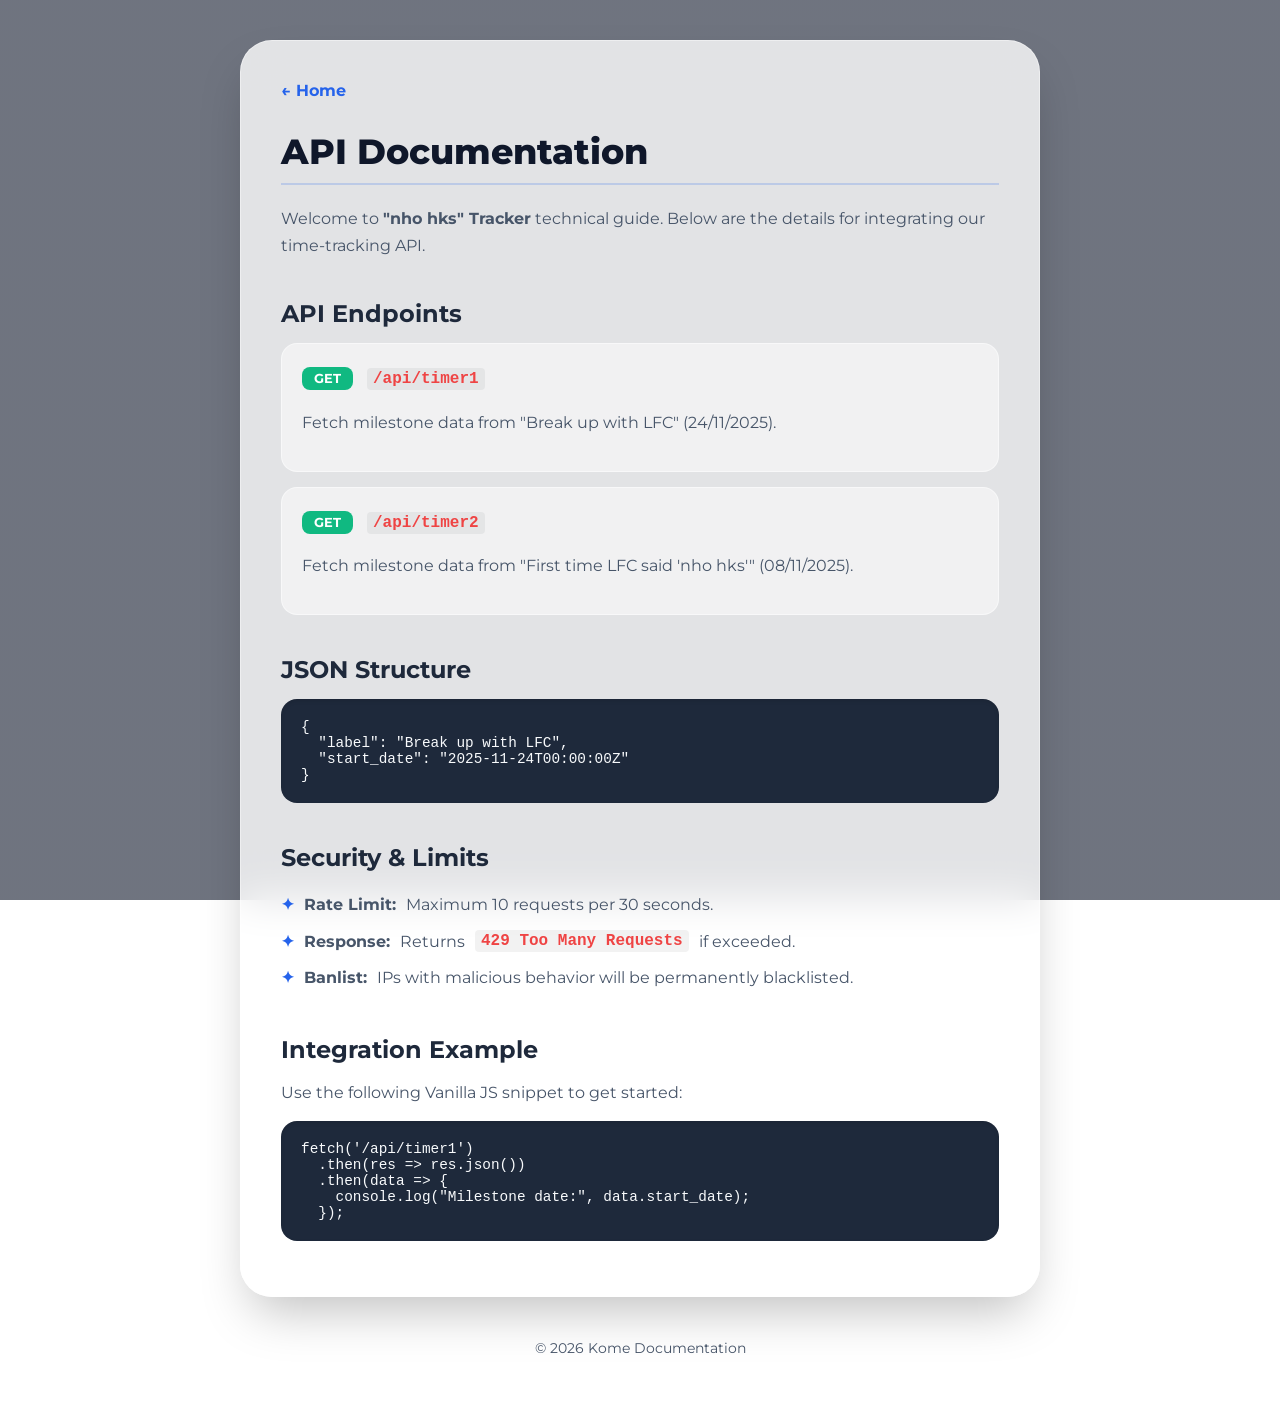
==== static/misc/docs.html @ a197d814 "feat: initial release of nhohkstracker with Go backend and Glassmorphism UI" ====
<!DOCTYPE html>
<html lang="en">
<head>
    <meta charset="UTF-8">
    <meta name="viewport" content="width=device-width, initial-scale=1.0">
    <title>API Documentation | "nho hks" Tracker</title>
    <link rel="icon" type="image/png" href="/assets/favicon.png">
    <link href="https://fonts.googleapis.com/css2?family=Montserrat:wght@300;400;600;700;800&display=swap" rel="stylesheet">
    <style>
        :root {
            --primary: #2563eb;
            --bg-overlay: rgba(15, 23, 42, 0.6);
            --card-bg: rgba(255, 255, 255, 0.8);
            --text-main: #1e293b;
            --text-muted: #475569;
        }

        * {
            margin: 0;
            padding: 0;
            box-sizing: border-box;
        }

        body {
            font-family: 'Montserrat', sans-serif;
            color: var(--text-main);
            min-height: 100vh;
            display: flex;
            flex-direction: column;
            align-items: center;
            padding: 40px 20px;
            background-image: linear-gradient(var(--bg-overlay), var(--bg-overlay)), url('/assets/tuyu1.png');
            background-size: cover;
            background-position: center;
            background-attachment: fixed;
        }

        .container {
            width: 100%;
            max-width: 800px;
            background: var(--card-bg);
            backdrop-filter: blur(20px);
            -webkit-backdrop-filter: blur(20px);
            padding: 40px;
            border-radius: 32px;
            box-shadow: 0 25px 50px -12px rgba(0, 0, 0, 0.25);
            border: 1px solid rgba(255, 255, 255, 0.4);
        }

        .back-link {
            display: inline-flex;
            align-items: center;
            gap: 8px;
            text-decoration: none;
            color: var(--primary);
            font-weight: 700;
            margin-bottom: 30px;
            transition: transform 0.2s;
        }

        .back-link:hover {
            transform: translateX(-5px);
        }

        h1 {
            font-size: 2.2rem;
            font-weight: 800;
            margin-bottom: 20px;
            color: #0f172a;
            border-bottom: 2px solid rgba(37, 99, 235, 0.2);
            padding-bottom: 10px;
        }

        h2 {
            font-size: 1.5rem;
            color: #1e293b;
            margin-top: 40px;
            margin-bottom: 15px;
            display: flex;
            align-items: center;
            gap: 10px;
        }

        p {
            line-height: 1.7;
            color: var(--text-muted);
            margin-bottom: 15px;
        }

        .endpoint-card {
            background: rgba(255, 255, 255, 0.5);
            padding: 20px;
            border-radius: 16px;
            margin-bottom: 15px;
            border: 1px solid rgba(255, 255, 255, 0.5);
        }

        .method {
            background: #10b981;
            color: white;
            padding: 4px 12px;
            border-radius: 8px;
            font-weight: 700;
            font-size: 0.8rem;
            margin-right: 10px;
        }

        code {
            font-family: 'Fira Code', monospace;
            background: rgba(0, 0, 0, 0.05);
            padding: 2px 6px;
            border-radius: 4px;
            color: #ef4444;
            font-weight: 600;
        }

        pre {
            background: #1e293b;
            color: #f8fafc;
            padding: 20px;
            border-radius: 16px;
            overflow-x: auto;
            font-size: 0.9rem;
            margin: 15px 0;
            box-shadow: inset 0 2px 4px rgba(0,0,0,0.1);
        }

        ul {
            list-style: none;
            margin-bottom: 20px;
        }

        li {
            padding: 8px 0;
            display: flex;
            align-items: center;
            gap: 10px;
            color: var(--text-muted);
        }

        li::before {
            content: "✦";
            color: var(--primary);
            font-weight: bold;
        }

        @media (max-width: 600px) {
            .container {
                padding: 25px 20px;
            }
            h1 { font-size: 1.7rem; }
        }
    </style>
</head>
<body>
    <div class="container">
        <a href="/" class="back-link">← Home</a>
        <h1>API Documentation</h1>
        
        <p>Welcome to <strong>"nho hks" Tracker</strong> technical guide. Below are the details for integrating our time-tracking API.</p>

        <h2>API Endpoints</h2>
        
        <div class="endpoint-card">
            <p><span class="method">GET</span> <code>/api/timer1</code></p>
            <p>Fetch milestone data from "Break up with LFC" (24/11/2025).</p>
        </div>

        <div class="endpoint-card">
            <p><span class="method">GET</span> <code>/api/timer2</code></p>
            <p>Fetch milestone data from "First time LFC said 'nho hks'" (08/11/2025).</p>
        </div>

        <h2>JSON Structure</h2>
        <pre>{
  "label": "Break up with LFC",
  "start_date": "2025-11-24T00:00:00Z"
}</pre>

        <h2>Security & Limits</h2>
        <ul>
            <li><strong>Rate Limit:</strong> Maximum 10 requests per 30 seconds.</li>
            <li><strong>Response:</strong> Returns <code>429 Too Many Requests</code> if exceeded.</li>
            <li><strong>Banlist:</strong> IPs with malicious behavior will be permanently blacklisted.</li>
        </ul>

        <h2>Integration Example</h2>
        <p>Use the following Vanilla JS snippet to get started:</p>
        <pre>fetch('/api/timer1')
  .then(res => res.json())
  .then(data => {
    console.log("Milestone date:", data.start_date);
  });</pre>
    </div>

    <footer style="margin-top: 40px; color: rgba(255,255,255,0.7); font-size: 0.85rem; text-align: center;">
        <p>© 2026 Kome Documentation</p>
    </footer>
</body>
</html>
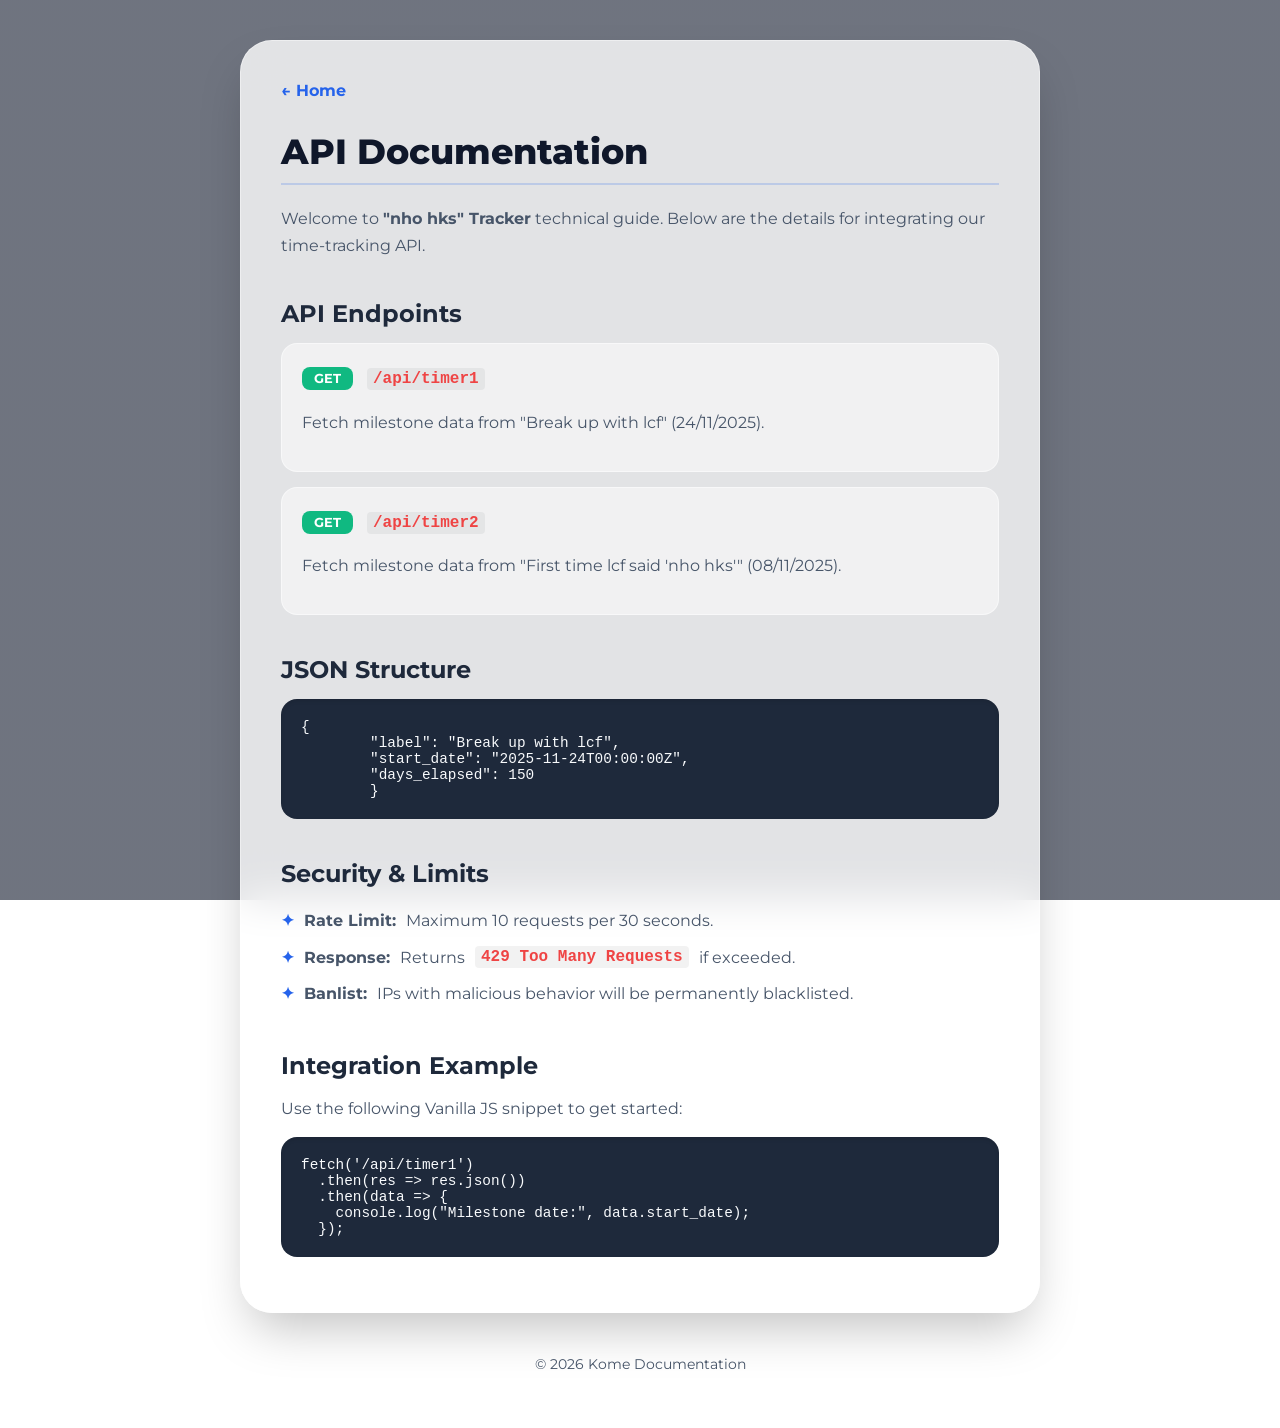
==== commit 4dfd0fc9: "feat: add days_elapsed to API and update milestones label to lcf" ====
--- a/static/misc/docs.html
+++ b/static/misc/docs.html
@@ -163,19 +163,20 @@
         
         <div class="endpoint-card">
             <p><span class="method">GET</span> <code>/api/timer1</code></p>
-            <p>Fetch milestone data from "Break up with LFC" (24/11/2025).</p>
+            <p>Fetch milestone data from "Break up with lcf" (24/11/2025).</p>
         </div>
 
         <div class="endpoint-card">
             <p><span class="method">GET</span> <code>/api/timer2</code></p>
-            <p>Fetch milestone data from "First time LFC said 'nho hks'" (08/11/2025).</p>
+            <p>Fetch milestone data from "First time lcf said 'nho hks'" (08/11/2025).</p>
         </div>
 
         <h2>JSON Structure</h2>
         <pre>{
-  "label": "Break up with LFC",
-  "start_date": "2025-11-24T00:00:00Z"
-}</pre>
+        "label": "Break up with lcf",
+        "start_date": "2025-11-24T00:00:00Z",
+        "days_elapsed": 150
+        }</pre>
 
         <h2>Security & Limits</h2>
         <ul>
